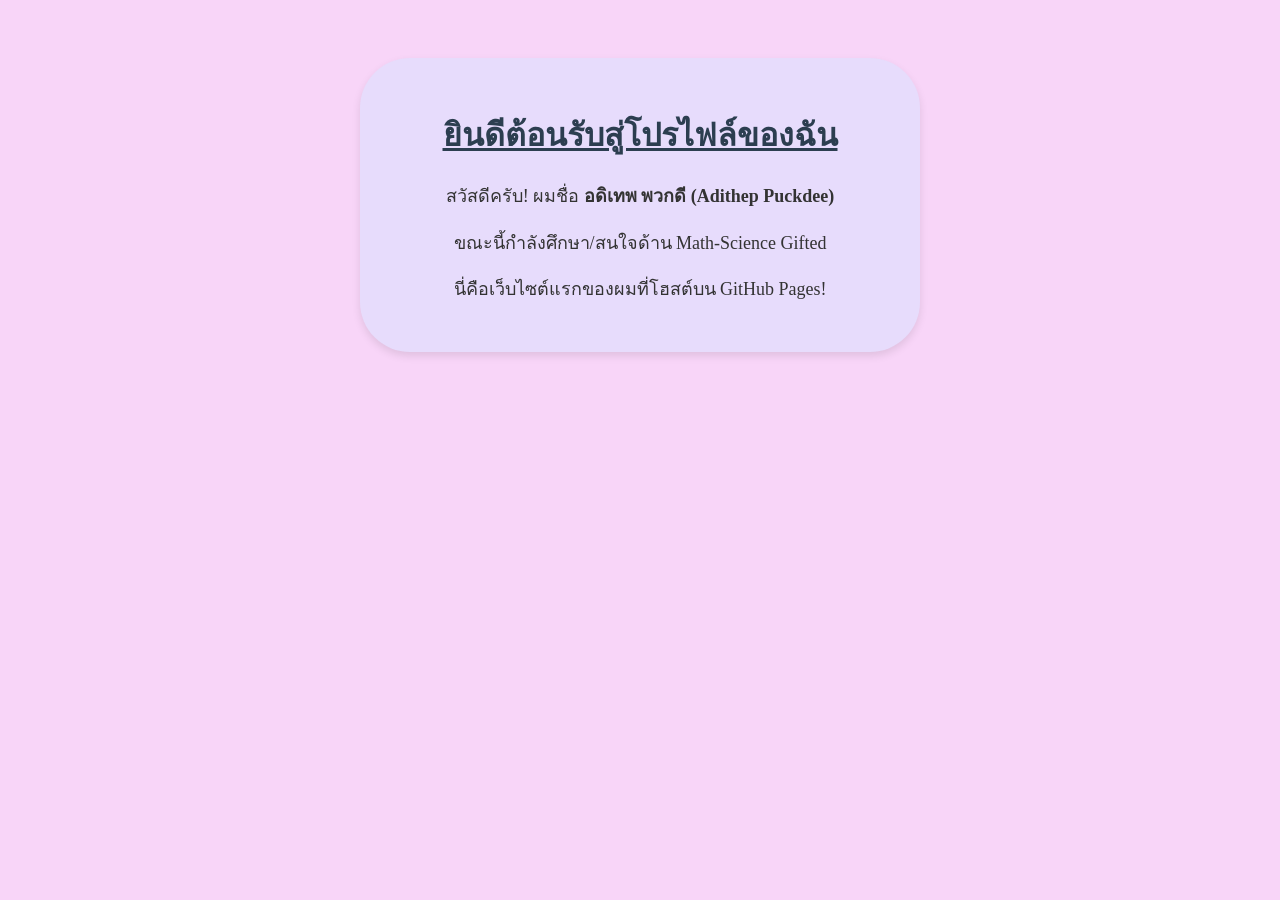
==== index.html @ 5d69812a "Update index.html" ====
<!DOCTYPE html>
<html lang="th">
<head>
<meta charset="UTF-8">
<title>หน้าแนะนำตัวของฉัน</title>
<style>
body {
background-color: #F8D5F8; color: #333;
text-align: center; padding: 50px;

}
.card {
background: #E7DCFC; border-radius: 50px;
box-shadow: 0 4px 8px rgba(0,0,0,0.1);
max-width: 500px; margin: 0 auto; padding: 30px;

}
h1 { color: #2c3e50; }
p { font-size: 18px; line-height: 1.6; }
</style>
</head>
<body>
<div class="card">
<h1><u>ยินดีต้อนรับสู่โปรไฟล์ของฉัน </u></h1>
<p>สวัสดีครับ! ผมชื่อ <strong>อดิเทพ พวกดี (Adithep Puckdee)</strong></p>
<p>ขณะนี้กำลังศึกษา/สนใจด้าน Math-Science Gifted</p>
<p>นี่คือเว็บไซต์แรกของผมที่โฮสต์บน GitHub Pages!</p>
</div>
</body>
</html>
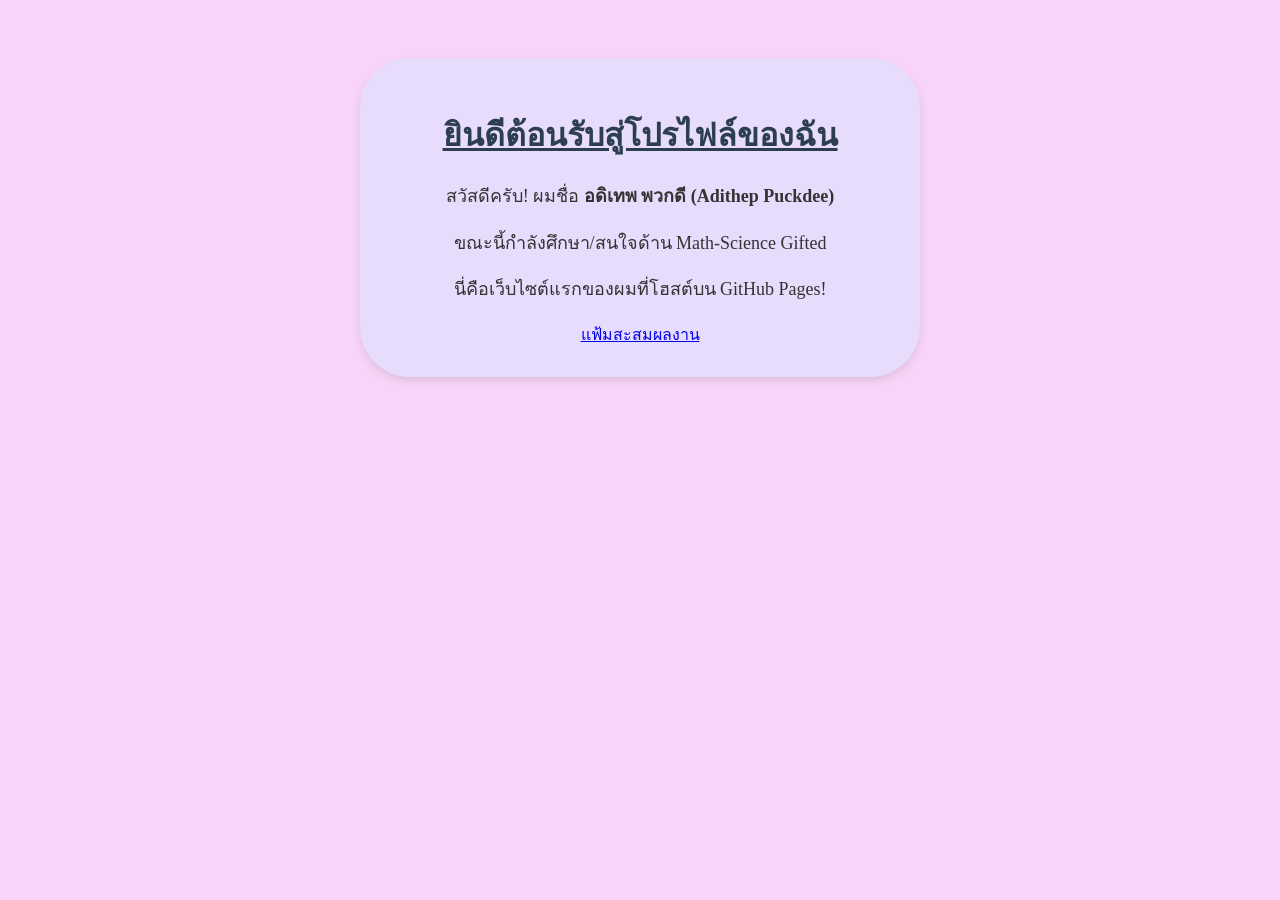
==== commit 8030666f: "Update index.html" ====
--- a/index.html
+++ b/index.html
@@ -25,6 +25,7 @@
 <p>สวัสดีครับ! ผมชื่อ <strong>อดิเทพ พวกดี (Adithep Puckdee)</strong></p>
 <p>ขณะนี้กำลังศึกษา/สนใจด้าน Math-Science Gifted</p>
 <p>นี่คือเว็บไซต์แรกของผมที่โฮสต์บน GitHub Pages!</p>
+  <a href="portfolio.html" class="btn"> แฟ้มสะสมผลงาน</a>
 </div>
 </body>
 </html>
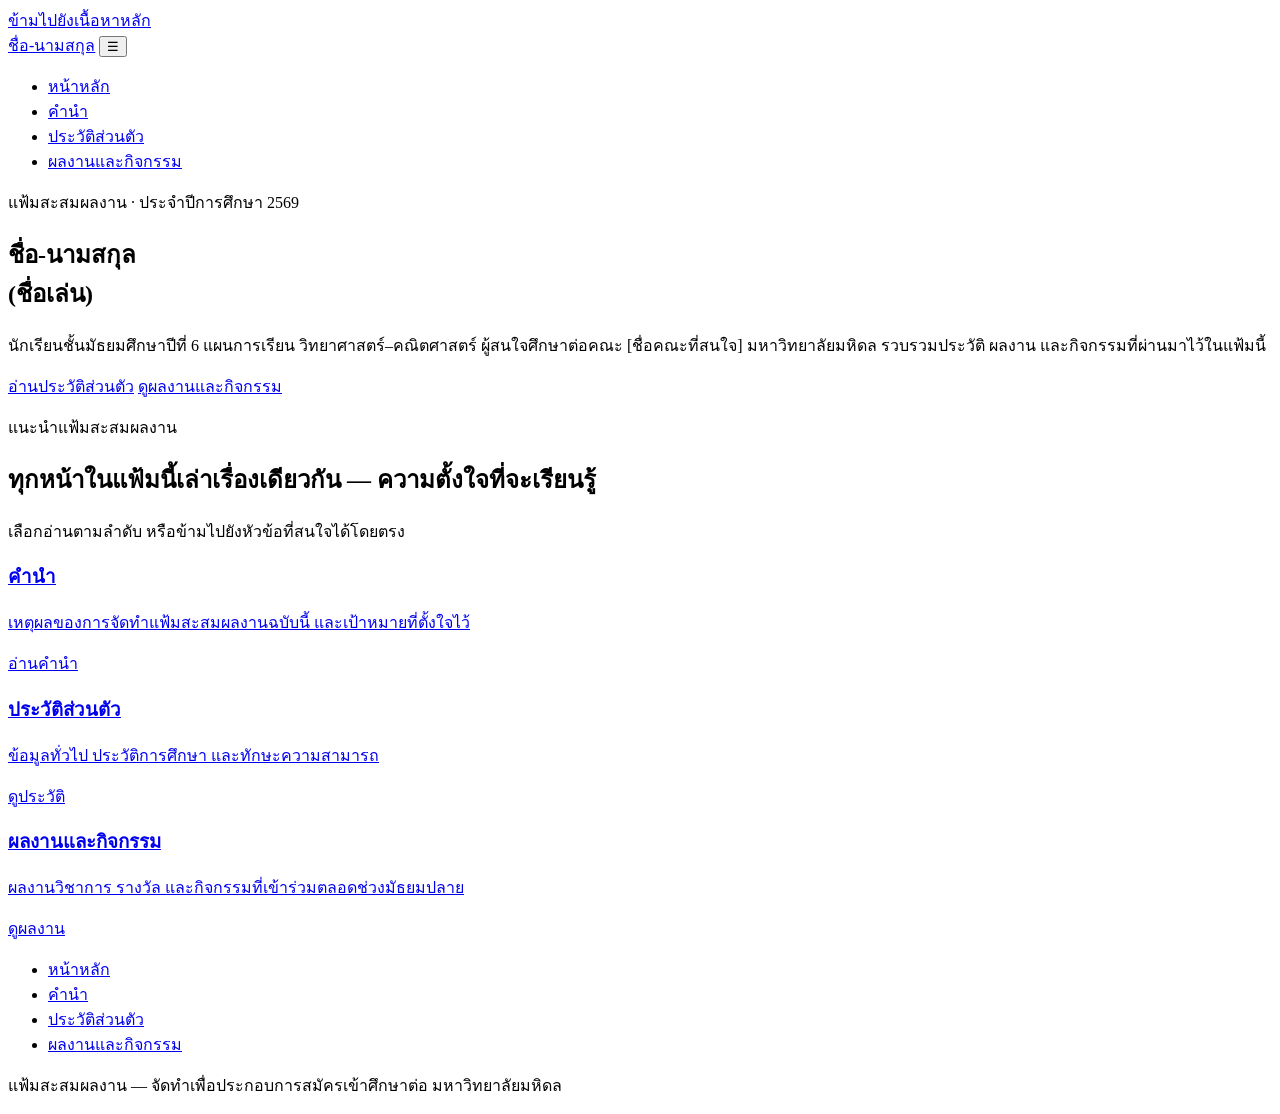
==== commit b0c16440: "Add files via upload" ====
--- a/index.html
+++ b/index.html
@@ -2,30 +2,90 @@
 <html lang="th">
 <head>
 <meta charset="UTF-8">
-<title>หน้าแนะนำตัวของฉัน</title>
-<style>
-body {
-background-color: #F8D5F8; color: #333;
-text-align: center; padding: 50px;
-
-}
-.card {
-background: #E7DCFC; border-radius: 50px;
-box-shadow: 0 4px 8px rgba(0,0,0,0.1);
-max-width: 500px; margin: 0 auto; padding: 30px;
-
-}
-h1 { color: #2c3e50; }
-p { font-size: 18px; line-height: 1.6; }
-</style>
+<meta name="viewport" content="width=device-width, initial-scale=1.0">
+<title>ชื่อ-นามสกุลของคุณ | แฟ้มสะสมผลงาน</title>
+<meta name="description" content="แฟ้มสะสมผลงานสำหรับยื่นสมัครเข้าศึกษาต่อ">
+<link rel="preconnect" href="https://fonts.googleapis.com">
+<link rel="preconnect" href="https://fonts.gstatic.com" crossorigin>
+<link href="https://fonts.googleapis.com/css2?family=Noto+Serif+Thai:wght@400;500;600;700&family=Sarabun:wght@300;400;500;600&display=swap" rel="stylesheet">
+<link rel="stylesheet" href="assets/css/style.css">
 </head>
 <body>
-<div class="card">
-<h1><u>ยินดีต้อนรับสู่โปรไฟล์ของฉัน </u></h1>
-<p>สวัสดีครับ! ผมชื่อ <strong>อดิเทพ พวกดี (Adithep Puckdee)</strong></p>
-<p>ขณะนี้กำลังศึกษา/สนใจด้าน Math-Science Gifted</p>
-<p>นี่คือเว็บไซต์แรกของผมที่โฮสต์บน GitHub Pages!</p>
-  <a href="portfolio.html" class="btn"> แฟ้มสะสมผลงาน</a>
-</div>
+
+<a class="skip-link" href="#main">ข้ามไปยังเนื้อหาหลัก</a>
+
+<header class="site-header on-dark" id="site-header">
+  <nav class="nav">
+    <a class="nav-mark" href="index.html">ชื่อ-นามสกุล</a>
+    <button class="nav-toggle" aria-label="เปิดเมนู" aria-expanded="false" id="navToggle">☰</button>
+    <ul class="nav-links" id="navLinks">
+      <li><a href="index.html" aria-current="page">หน้าหลัก</a></li>
+      <li><a href="preface.html">คำนำ</a></li>
+      <li><a href="about.html">ประวัติส่วนตัว</a></li>
+      <li><a href="portfolio.html">ผลงานและกิจกรรม</a></li>
+    </ul>
+  </nav>
+</header>
+
+<main id="main">
+  <section class="hero">
+    <div class="hero-inner">
+      <p class="hero-eyebrow">แฟ้มสะสมผลงาน · ประจำปีการศึกษา 2569</p>
+      <h1 class="hero-name">ชื่อ-นามสกุล<br><span class="edit-me">(ชื่อเล่น)</span></h1>
+      <div class="hero-rule"></div>
+      <p class="hero-tagline">
+        นักเรียนชั้นมัธยมศึกษาปีที่ 6 แผนการเรียน <span class="edit-me">วิทยาศาสตร์–คณิตศาสตร์</span>
+        ผู้สนใจศึกษาต่อคณะ <span class="edit-me">[ชื่อคณะที่สนใจ]</span> มหาวิทยาลัยมหิดล
+        รวบรวมประวัติ ผลงาน และกิจกรรมที่ผ่านมาไว้ในแฟ้มนี้
+      </p>
+      <div class="hero-actions">
+        <a class="btn btn-primary" href="about.html">อ่านประวัติส่วนตัว</a>
+        <a class="btn btn-ghost" href="portfolio.html">ดูผลงานและกิจกรรม</a>
+      </div>
+    </div>
+  </section>
+
+  <section class="section">
+    <div class="section-narrow">
+      <div class="section-head">
+        <p class="section-kicker">แนะนำแฟ้มสะสมผลงาน</p>
+        <h2 class="section-title">ทุกหน้าในแฟ้มนี้เล่าเรื่องเดียวกัน — ความตั้งใจที่จะเรียนรู้</h2>
+        <p class="section-lede">
+          เลือกอ่านตามลำดับ หรือข้ามไปยังหัวข้อที่สนใจได้โดยตรง
+        </p>
+      </div>
+
+      <div class="preview-grid">
+        <a class="preview-card" href="preface.html">
+          <h3>คำนำ</h3>
+          <p>เหตุผลของการจัดทำแฟ้มสะสมผลงานฉบับนี้ และเป้าหมายที่ตั้งใจไว้</p>
+          <span>อ่านคำนำ</span>
+        </a>
+        <a class="preview-card" href="about.html">
+          <h3>ประวัติส่วนตัว</h3>
+          <p>ข้อมูลทั่วไป ประวัติการศึกษา และทักษะความสามารถ</p>
+          <span>ดูประวัติ</span>
+        </a>
+        <a class="preview-card" href="portfolio.html">
+          <h3>ผลงานและกิจกรรม</h3>
+          <p>ผลงานวิชาการ รางวัล และกิจกรรมที่เข้าร่วมตลอดช่วงมัธยมปลาย</p>
+          <span>ดูผลงาน</span>
+        </a>
+      </div>
+    </div>
+  </section>
+</main>
+
+<footer class="site-footer">
+  <ul class="footer-links">
+    <li><a href="index.html">หน้าหลัก</a></li>
+    <li><a href="preface.html">คำนำ</a></li>
+    <li><a href="about.html">ประวัติส่วนตัว</a></li>
+    <li><a href="portfolio.html">ผลงานและกิจกรรม</a></li>
+  </ul>
+  <p>แฟ้มสะสมผลงาน — จัดทำเพื่อประกอบการสมัครเข้าศึกษาต่อ มหาวิทยาลัยมหิดล</p>
+</footer>
+
+<script src="assets/js/main.js"></script>
 </body>
 </html>
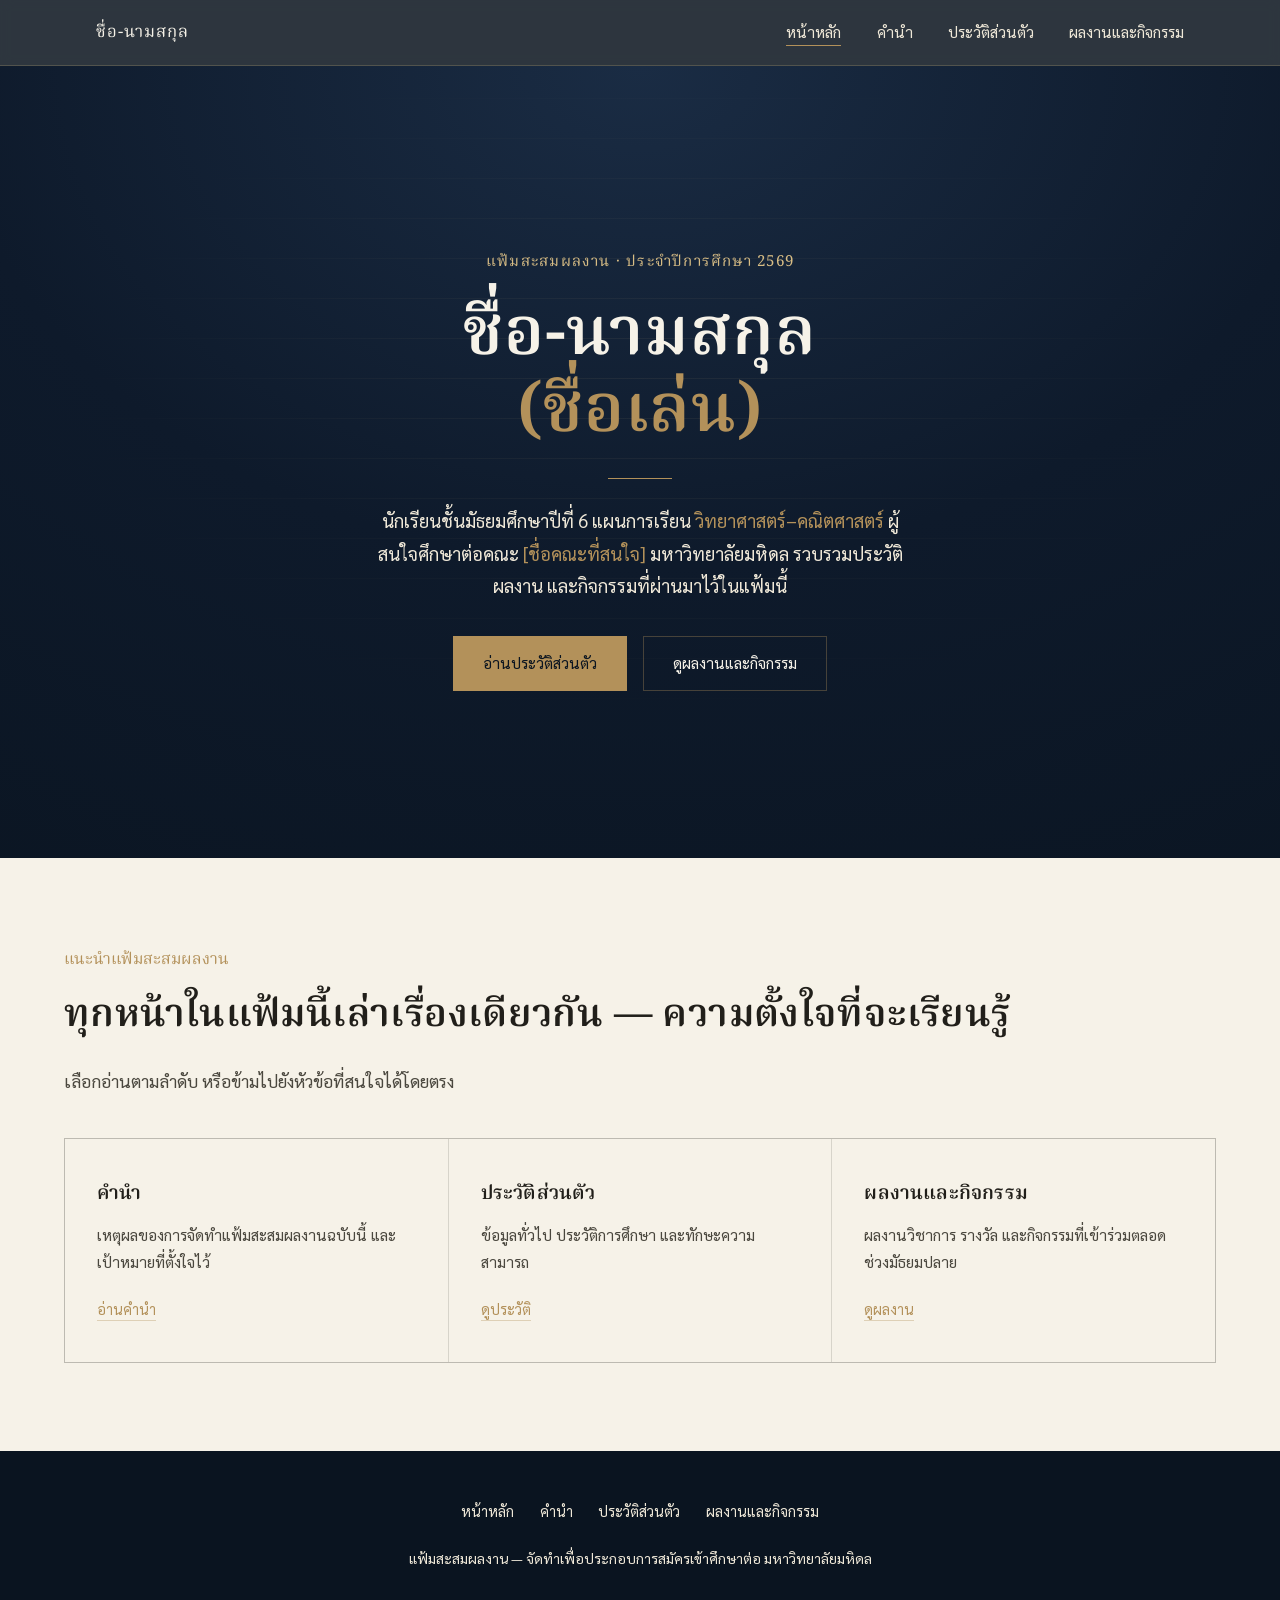
==== commit afe46388: "Add files via upload" ====
--- a/index.html
+++ b/index.html
@@ -8,7 +8,7 @@
 <link rel="preconnect" href="https://fonts.googleapis.com">
 <link rel="preconnect" href="https://fonts.gstatic.com" crossorigin>
 <link href="https://fonts.googleapis.com/css2?family=Noto+Serif+Thai:wght@400;500;600;700&family=Sarabun:wght@300;400;500;600&display=swap" rel="stylesheet">
-<link rel="stylesheet" href="assets/css/style.css">
+<link rel="stylesheet" href="style.css">
 </head>
 <body>
 
@@ -86,6 +86,6 @@
   <p>แฟ้มสะสมผลงาน — จัดทำเพื่อประกอบการสมัครเข้าศึกษาต่อ มหาวิทยาลัยมหิดล</p>
 </footer>
 
-<script src="assets/js/main.js"></script>
+<script src="main.js"></script>
 </body>
 </html>
--- a/style.css
+++ b/style.css
@@ -0,0 +1,670 @@
+/* ==========================================================================
+   Portfolio — โทนหรู เข้ม-ทอง (Deep Navy & Antique Gold)
+   ========================================================================== */
+
+:root {
+  --navy: #0e1a2b;
+  --navy-deep: #0a1420;
+  --navy-soft: #1a2c44;
+  --cream: #f6f2e8;
+  --cream-2: #efe8d8;
+  --ink: #211f1a;
+  --ink-soft: #4a473e;
+  --gold: #b3915a;
+  --gold-bright: #d8bd85;
+  --gold-line: rgba(179, 145, 90, 0.35);
+  --hairline: rgba(33, 31, 26, 0.14);
+  --hairline-dark: rgba(216, 189, 133, 0.22);
+
+  --serif: "Noto Serif Thai", "Noto Serif", serif;
+  --sans: "Sarabun", "Noto Sans Thai", sans-serif;
+
+  --measure: 42rem;
+  --gutter: clamp(1.5rem, 5vw, 4rem);
+}
+
+*,
+*::before,
+*::after {
+  box-sizing: border-box;
+}
+
+html {
+  scroll-behavior: smooth;
+}
+
+@media (prefers-reduced-motion: reduce) {
+  html {
+    scroll-behavior: auto;
+  }
+  * {
+    animation-duration: 0.01ms !important;
+    transition-duration: 0.01ms !important;
+  }
+}
+
+body {
+  margin: 0;
+  background: var(--cream);
+  color: var(--ink);
+  font-family: var(--sans);
+  font-size: 17px;
+  line-height: 1.75;
+  -webkit-font-smoothing: antialiased;
+}
+
+img {
+  max-width: 100%;
+  display: block;
+}
+
+a {
+  color: inherit;
+}
+
+h1, h2, h3, h4 {
+  font-family: var(--serif);
+  font-weight: 600;
+  margin: 0;
+  color: var(--ink);
+  letter-spacing: 0.01em;
+}
+
+p {
+  margin: 0 0 1.1em;
+  color: var(--ink-soft);
+}
+
+.measure {
+  max-width: var(--measure);
+}
+
+/* ---------- Skip link ---------- */
+.skip-link {
+  position: absolute;
+  left: -999px;
+  top: auto;
+  background: var(--gold);
+  color: var(--navy-deep);
+  padding: 0.6em 1em;
+  z-index: 200;
+}
+.skip-link:focus {
+  left: var(--gutter);
+  top: 1rem;
+}
+
+/* ---------- Header / Nav ---------- */
+.site-header {
+  position: sticky;
+  top: 0;
+  z-index: 100;
+  background: rgba(246, 242, 232, 0.9);
+  backdrop-filter: blur(6px);
+  border-bottom: 1px solid var(--hairline);
+}
+
+.site-header.on-dark {
+  background: rgba(10, 20, 32, 0.85);
+  border-bottom: 1px solid var(--hairline-dark);
+}
+
+.nav {
+  max-width: 76rem;
+  margin: 0 auto;
+  padding: 1.1rem var(--gutter);
+  display: flex;
+  align-items: center;
+  justify-content: space-between;
+  gap: 1rem;
+}
+
+.nav-mark {
+  font-family: var(--serif);
+  font-size: 1.05rem;
+  letter-spacing: 0.06em;
+  color: var(--ink);
+  text-decoration: none;
+  white-space: nowrap;
+}
+
+.site-header.on-dark .nav-mark {
+  color: var(--cream);
+}
+
+.nav-links {
+  display: flex;
+  gap: clamp(1rem, 3vw, 2.2rem);
+  list-style: none;
+  margin: 0;
+  padding: 0;
+  font-size: 0.95rem;
+}
+
+.nav-links a {
+  text-decoration: none;
+  color: var(--ink-soft);
+  padding-bottom: 0.2rem;
+  border-bottom: 1px solid transparent;
+  transition: border-color 0.25s ease, color 0.25s ease;
+}
+
+.site-header.on-dark .nav-links a {
+  color: var(--cream-2);
+}
+
+.nav-links a:hover,
+.nav-links a:focus-visible {
+  color: var(--gold);
+  border-color: var(--gold);
+}
+
+.nav-links a[aria-current="page"] {
+  color: var(--gold);
+  border-color: var(--gold);
+}
+
+.nav-toggle {
+  display: none;
+}
+
+@media (max-width: 640px) {
+  .nav-links {
+    position: absolute;
+    inset: 100% 0 auto 0;
+    flex-direction: column;
+    background: var(--cream);
+    border-bottom: 1px solid var(--hairline);
+    padding: 1.2rem var(--gutter) 1.6rem;
+    gap: 1rem;
+    display: none;
+  }
+  .site-header.on-dark .nav-links {
+    background: var(--navy-deep);
+    border-bottom: 1px solid var(--hairline-dark);
+  }
+  .nav-links.open {
+    display: flex;
+  }
+  .nav-toggle {
+    display: inline-flex;
+    align-items: center;
+    justify-content: center;
+    width: 2.4rem;
+    height: 2.4rem;
+    background: transparent;
+    border: 1px solid var(--gold-line);
+    color: inherit;
+    font-size: 1.1rem;
+    cursor: pointer;
+  }
+}
+
+/* ---------- Hero (home page) ---------- */
+.hero {
+  background: radial-gradient(120% 140% at 50% 0%, var(--navy-soft) 0%, var(--navy) 45%, var(--navy-deep) 100%);
+  color: var(--cream);
+  min-height: 88vh;
+  display: flex;
+  align-items: center;
+  justify-content: center;
+  text-align: center;
+  padding: 6rem var(--gutter) 5rem;
+  position: relative;
+  overflow: hidden;
+}
+
+.hero::before {
+  content: "";
+  position: absolute;
+  inset: 0;
+  background-image:
+    repeating-linear-gradient(0deg, transparent 0 39px, var(--hairline-dark) 39px 40px);
+  opacity: 0.35;
+  mask-image: radial-gradient(60% 60% at 50% 40%, black, transparent 75%);
+  pointer-events: none;
+}
+
+.hero-inner {
+  position: relative;
+  max-width: 42rem;
+}
+
+.hero-eyebrow {
+  font-family: var(--serif);
+  font-size: 0.95rem;
+  color: var(--gold-bright);
+  letter-spacing: 0.08em;
+  margin: 0 0 1.4rem;
+}
+
+.hero-name {
+  font-size: clamp(2.4rem, 6vw, 4.2rem);
+  line-height: 1.15;
+  color: var(--cream);
+}
+
+.hero-rule {
+  width: 64px;
+  height: 1px;
+  background: var(--gold);
+  margin: 1.6rem auto;
+}
+
+.hero-tagline {
+  font-size: 1.15rem;
+  color: var(--cream-2);
+  max-width: 34rem;
+  margin: 0 auto 2.2rem;
+}
+
+.hero-actions {
+  display: flex;
+  gap: 1rem;
+  justify-content: center;
+  flex-wrap: wrap;
+}
+
+/* ---------- Buttons ---------- */
+.btn {
+  display: inline-block;
+  padding: 0.85em 1.9em;
+  font-family: var(--sans);
+  font-size: 0.95rem;
+  text-decoration: none;
+  border: 1px solid var(--gold);
+  transition: background 0.25s ease, color 0.25s ease;
+}
+
+.btn-primary {
+  background: var(--gold);
+  color: var(--navy-deep);
+}
+.btn-primary:hover,
+.btn-primary:focus-visible {
+  background: var(--gold-bright);
+}
+
+.btn-ghost {
+  background: transparent;
+  color: var(--cream);
+  border-color: var(--gold-line);
+}
+.btn-ghost:hover,
+.btn-ghost:focus-visible {
+  border-color: var(--gold);
+  color: var(--gold-bright);
+}
+
+/* ---------- Sections (light pages) ---------- */
+.section {
+  padding: 5.5rem var(--gutter);
+}
+
+.section-narrow {
+  max-width: 76rem;
+  margin: 0 auto;
+}
+
+.section-head {
+  margin-bottom: 2.6rem;
+}
+
+.section-kicker {
+  font-family: var(--serif);
+  color: var(--gold);
+  font-size: 1rem;
+  margin-bottom: 0.6rem;
+}
+
+.section-title {
+  font-size: clamp(1.7rem, 3.4vw, 2.4rem);
+}
+
+.section-lede {
+  font-size: 1.08rem;
+  color: var(--ink-soft);
+  max-width: var(--measure);
+  margin-top: 1rem;
+}
+
+.rule {
+  border: none;
+  border-top: 1px solid var(--hairline);
+  margin: 3rem 0;
+}
+
+/* Highlight preview cards on the home page */
+.preview-grid {
+  display: grid;
+  grid-template-columns: repeat(3, 1fr);
+  gap: 1px;
+  background: var(--hairline);
+  border: 1px solid var(--hairline);
+}
+
+@media (max-width: 760px) {
+  .preview-grid {
+    grid-template-columns: 1fr;
+  }
+}
+
+.preview-card {
+  background: var(--cream);
+  padding: 2.4rem 2rem;
+  text-decoration: none;
+  color: inherit;
+  transition: background 0.3s ease;
+}
+
+.preview-card:hover,
+.preview-card:focus-visible {
+  background: var(--cream-2);
+}
+
+.preview-card h3 {
+  font-size: 1.2rem;
+  margin-bottom: 0.7rem;
+}
+
+.preview-card p {
+  font-size: 0.96rem;
+  margin-bottom: 1.1rem;
+}
+
+.preview-card span {
+  font-size: 0.9rem;
+  color: var(--gold);
+  border-bottom: 1px solid var(--gold-line);
+  padding-bottom: 2px;
+}
+
+/* ---------- Quote / preface block ---------- */
+.pull-quote {
+  font-family: var(--serif);
+  font-size: clamp(1.3rem, 2.6vw, 1.7rem);
+  line-height: 1.6;
+  color: var(--ink);
+  max-width: var(--measure);
+  border-left: 2px solid var(--gold);
+  padding-left: 1.6rem;
+  margin: 2.2rem 0;
+}
+
+.signature-block {
+  margin-top: 3.5rem;
+  display: flex;
+  align-items: center;
+  gap: 1.2rem;
+}
+
+.signature-line {
+  width: 46px;
+  height: 1px;
+  background: var(--gold);
+}
+
+.signature-name {
+  font-family: var(--serif);
+  font-size: 1.05rem;
+}
+
+.signature-role {
+  font-size: 0.9rem;
+  color: var(--ink-soft);
+}
+
+/* ---------- About page: profile + timeline ---------- */
+.profile-layout {
+  display: grid;
+  grid-template-columns: 260px 1fr;
+  gap: clamp(2rem, 5vw, 4.5rem);
+}
+
+@media (max-width: 780px) {
+  .profile-layout {
+    grid-template-columns: 1fr;
+  }
+}
+
+.profile-photo {
+  aspect-ratio: 3 / 4;
+  background: var(--navy);
+  border: 1px solid var(--gold-line);
+  display: flex;
+  align-items: center;
+  justify-content: center;
+  color: var(--cream-2);
+  font-family: var(--serif);
+  font-size: 0.95rem;
+  text-align: center;
+  padding: 1rem;
+}
+
+.fact-list {
+  list-style: none;
+  margin: 1.8rem 0 0;
+  padding: 0;
+  font-size: 0.95rem;
+}
+
+.fact-list li {
+  display: flex;
+  justify-content: space-between;
+  gap: 1rem;
+  padding: 0.6rem 0;
+  border-top: 1px solid var(--hairline);
+  color: var(--ink-soft);
+}
+
+.fact-list li:first-child {
+  border-top: none;
+}
+
+.fact-list b {
+  color: var(--ink);
+  font-weight: 600;
+}
+
+.timeline {
+  list-style: none;
+  margin: 2rem 0 0;
+  padding: 0;
+  border-left: 1px solid var(--hairline);
+}
+
+.timeline li {
+  position: relative;
+  padding: 0 0 2.3rem 2rem;
+}
+
+.timeline li::before {
+  content: "";
+  position: absolute;
+  left: -5px;
+  top: 0.35rem;
+  width: 9px;
+  height: 9px;
+  background: var(--cream);
+  border: 1px solid var(--gold);
+  border-radius: 50%;
+}
+
+.timeline-year {
+  font-family: var(--serif);
+  color: var(--gold);
+  font-size: 0.95rem;
+  display: block;
+  margin-bottom: 0.3rem;
+}
+
+.timeline h3 {
+  font-size: 1.1rem;
+  margin-bottom: 0.4rem;
+}
+
+.timeline p {
+  margin-bottom: 0;
+  font-size: 0.97rem;
+}
+
+/* Skills */
+.skill-grid {
+  display: grid;
+  grid-template-columns: repeat(auto-fit, minmax(170px, 1fr));
+  gap: 2rem 2.5rem;
+  margin-top: 1.6rem;
+}
+
+.skill-item dt {
+  font-family: var(--serif);
+  font-size: 1rem;
+  margin-bottom: 0.5rem;
+}
+
+.skill-item dd {
+  margin: 0;
+  font-size: 0.9rem;
+  color: var(--ink-soft);
+}
+
+.skill-bar {
+  height: 3px;
+  background: var(--hairline);
+  margin-top: 0.6rem;
+  position: relative;
+}
+
+.skill-bar span {
+  position: absolute;
+  inset: 0 auto 0 0;
+  background: var(--gold);
+}
+
+/* ---------- Portfolio page: filter + entries ---------- */
+.filter-row {
+  display: flex;
+  flex-wrap: wrap;
+  gap: 0.6rem;
+  margin-bottom: 2.6rem;
+}
+
+.filter-btn {
+  font-family: var(--sans);
+  font-size: 0.88rem;
+  background: transparent;
+  border: 1px solid var(--hairline);
+  color: var(--ink-soft);
+  padding: 0.5em 1.1em;
+  cursor: pointer;
+  transition: border-color 0.2s ease, color 0.2s ease;
+}
+
+.filter-btn:hover,
+.filter-btn:focus-visible {
+  border-color: var(--gold);
+  color: var(--ink);
+}
+
+.filter-btn.is-active {
+  border-color: var(--gold);
+  color: var(--gold);
+  background: rgba(179, 145, 90, 0.08);
+}
+
+.entry-list {
+  display: flex;
+  flex-direction: column;
+}
+
+.entry {
+  display: grid;
+  grid-template-columns: 130px 1fr;
+  gap: clamp(1.2rem, 4vw, 3rem);
+  padding: 2.4rem 0;
+  border-top: 1px solid var(--hairline);
+}
+
+.entry:last-child {
+  border-bottom: 1px solid var(--hairline);
+}
+
+@media (max-width: 640px) {
+  .entry {
+    grid-template-columns: 1fr;
+    gap: 0.6rem;
+  }
+}
+
+.entry-meta {
+  font-family: var(--serif);
+  color: var(--gold);
+  font-size: 0.95rem;
+  padding-top: 0.1rem;
+}
+
+.entry-tag {
+  display: inline-block;
+  font-size: 0.78rem;
+  color: var(--ink-soft);
+  border: 1px solid var(--hairline);
+  padding: 0.15em 0.6em;
+  margin: 0.5rem 0.4rem 0 0;
+}
+
+.entry h3 {
+  font-size: 1.25rem;
+  margin-bottom: 0.6rem;
+}
+
+.entry p {
+  margin-bottom: 0.8rem;
+}
+
+/* ---------- Footer ---------- */
+.site-footer {
+  background: var(--navy-deep);
+  color: var(--cream-2);
+  padding: 3rem var(--gutter) 2.4rem;
+  text-align: center;
+}
+
+.site-footer p {
+  color: var(--cream-2);
+  font-size: 0.88rem;
+  margin: 0;
+}
+
+.footer-links {
+  display: flex;
+  justify-content: center;
+  gap: 1.6rem;
+  list-style: none;
+  padding: 0;
+  margin: 0 0 1.4rem;
+  font-size: 0.9rem;
+}
+
+.footer-links a {
+  text-decoration: none;
+  color: var(--cream-2);
+  border-bottom: 1px solid transparent;
+}
+
+.footer-links a:hover,
+.footer-links a:focus-visible {
+  color: var(--gold-bright);
+  border-color: var(--gold-bright);
+}
+
+/* ---------- Focus visibility ---------- */
+a:focus-visible,
+button:focus-visible {
+  outline: 2px solid var(--gold);
+  outline-offset: 2px;
+}
+
+/* ---------- Editable placeholder marker ---------- */
+.edit-me {
+  color: var(--gold);
+}
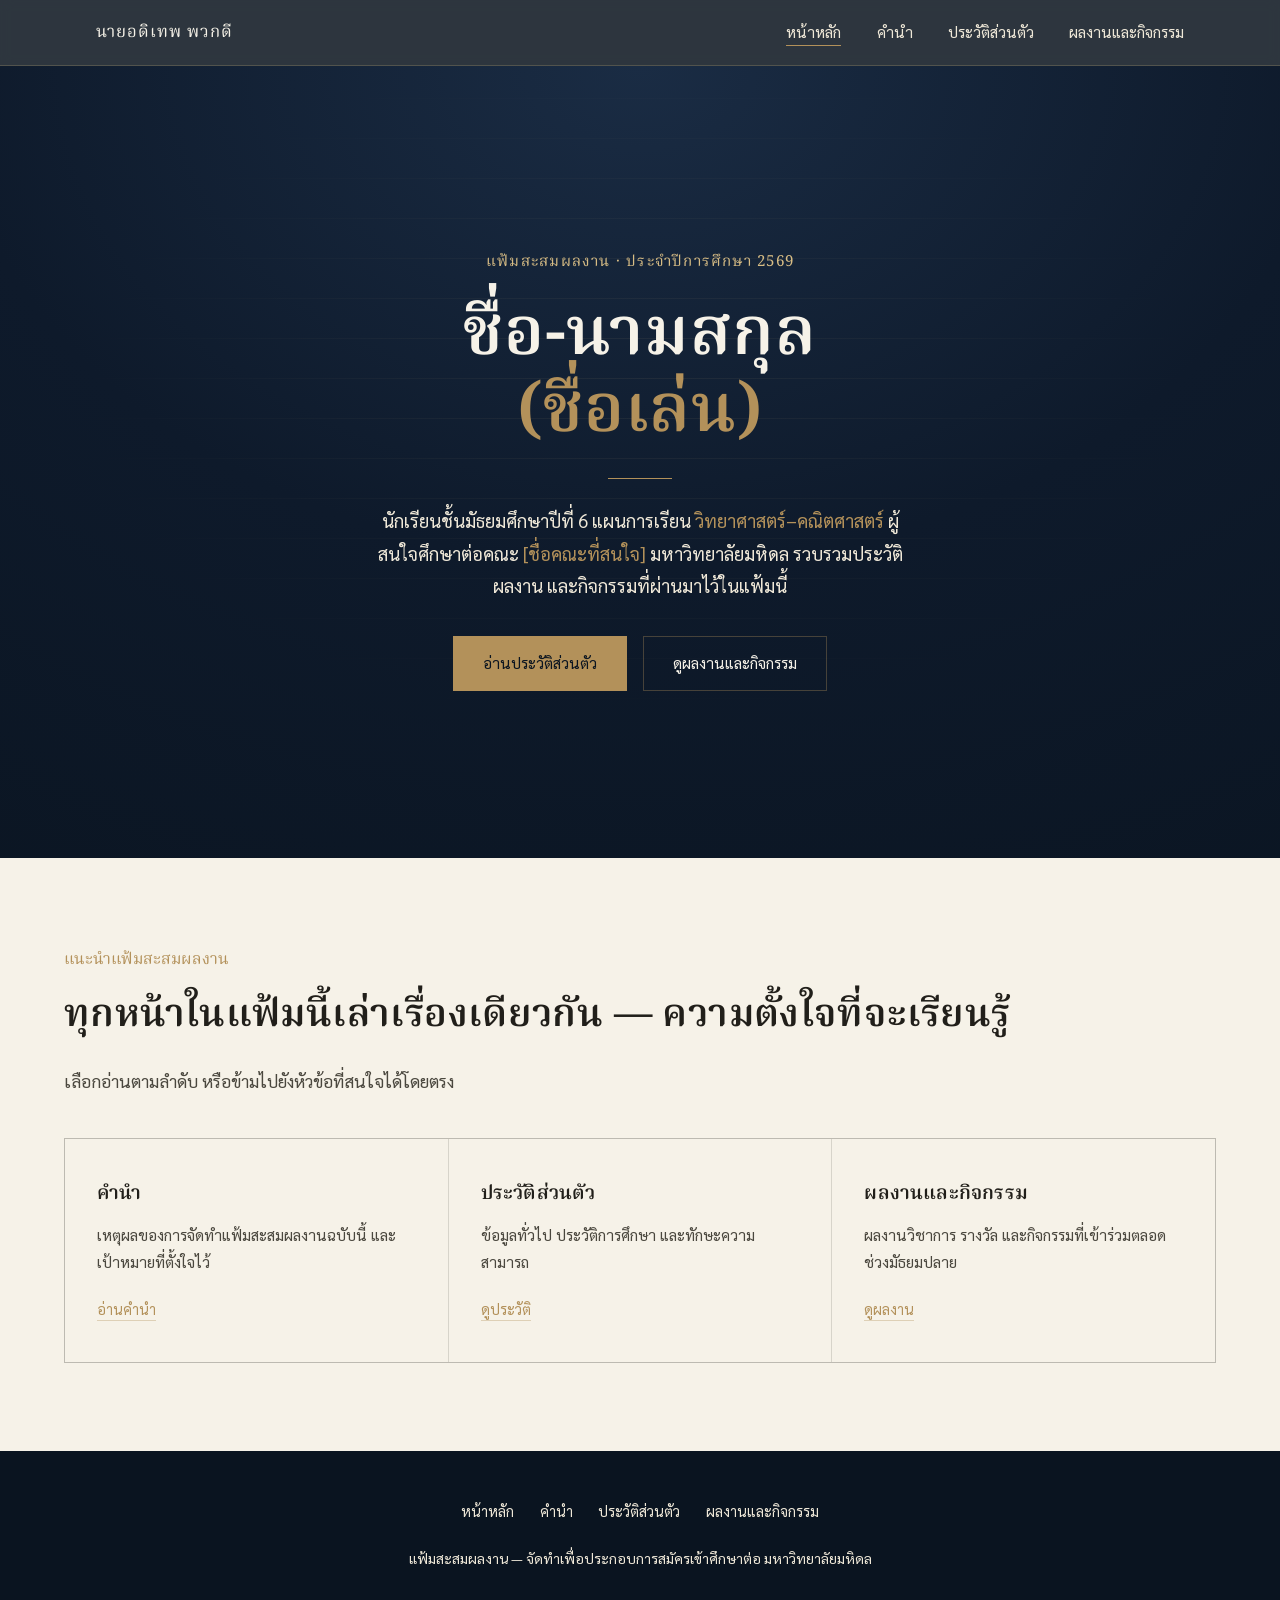
==== commit 35e7433f: "Update index.html" ====
--- a/index.html
+++ b/index.html
@@ -16,7 +16,7 @@
 
 <header class="site-header on-dark" id="site-header">
   <nav class="nav">
-    <a class="nav-mark" href="index.html">ชื่อ-นามสกุล</a>
+    <a class="nav-mark" href="index.html">นายอดิเทพ พวกดี</a>
     <button class="nav-toggle" aria-label="เปิดเมนู" aria-expanded="false" id="navToggle">☰</button>
     <ul class="nav-links" id="navLinks">
       <li><a href="index.html" aria-current="page">หน้าหลัก</a></li>
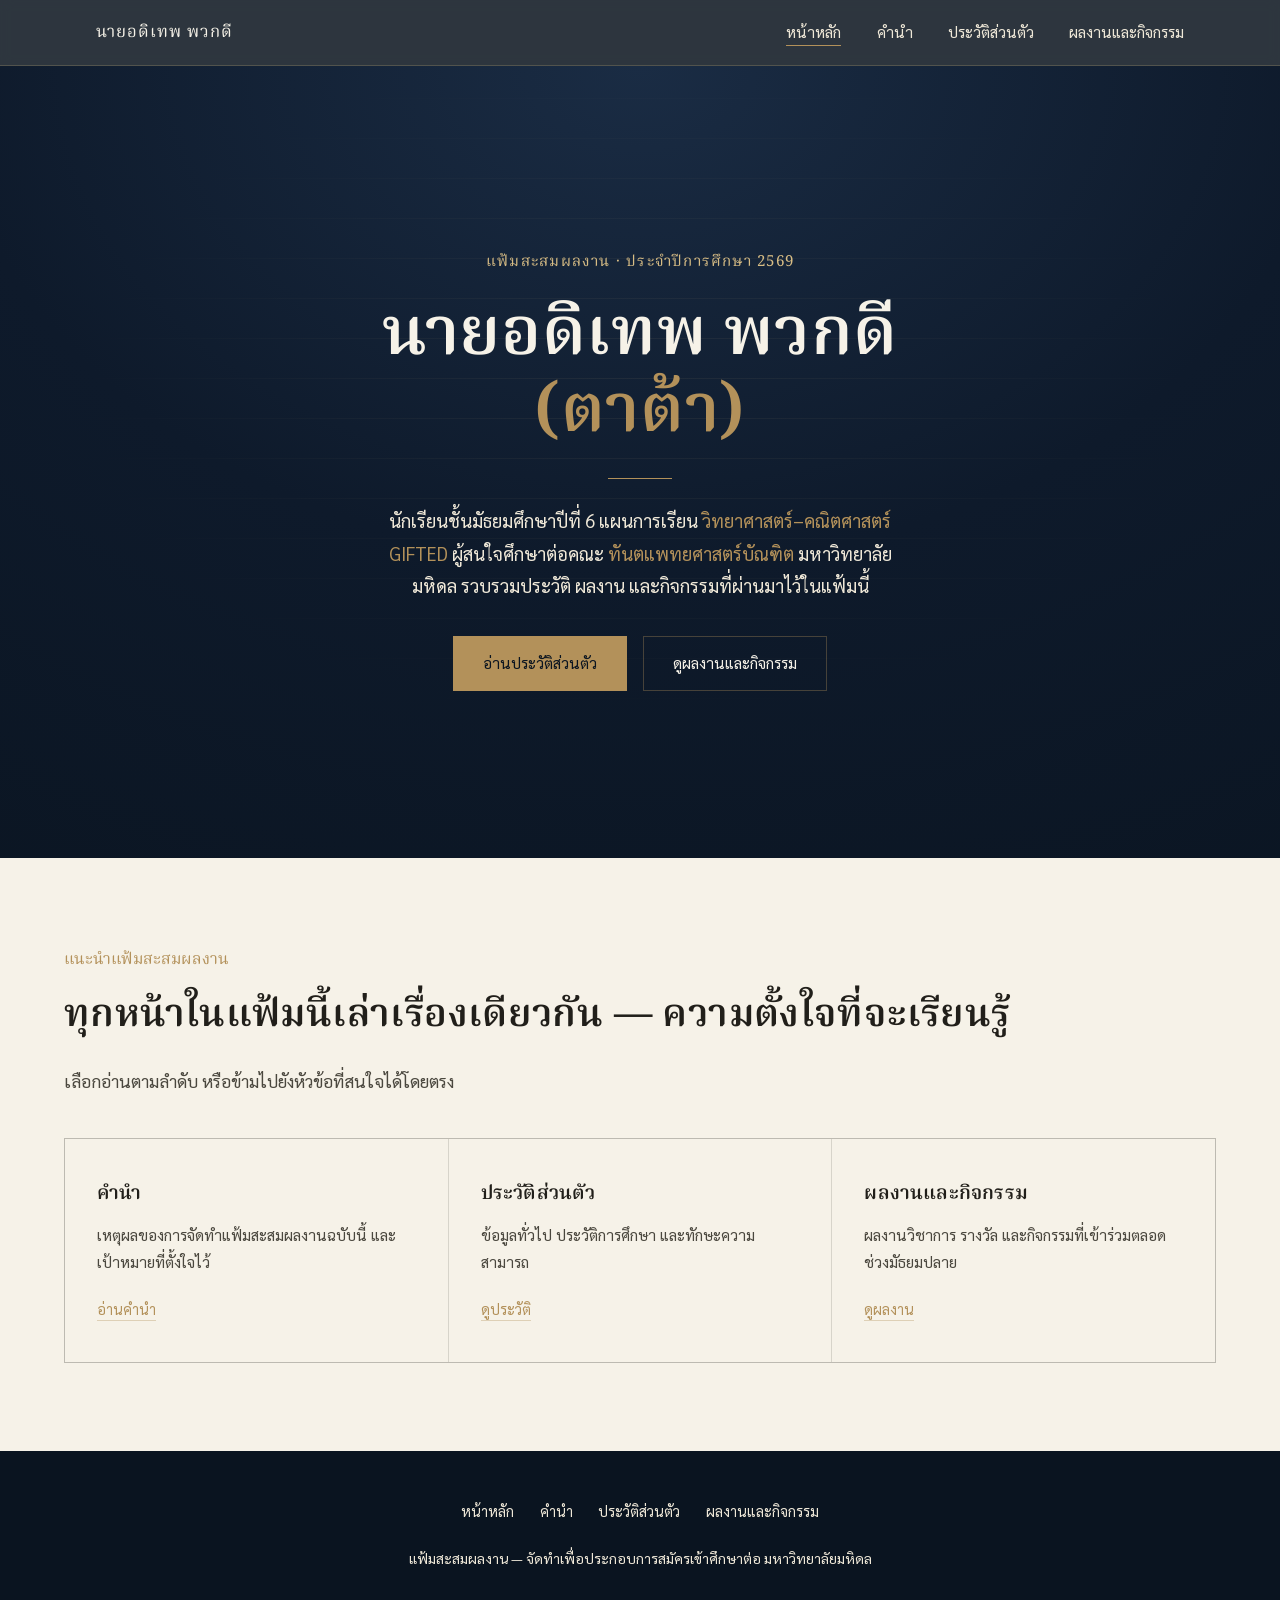
==== commit 717141be: "Update index.html" ====
--- a/index.html
+++ b/index.html
@@ -31,11 +31,11 @@
   <section class="hero">
     <div class="hero-inner">
       <p class="hero-eyebrow">แฟ้มสะสมผลงาน · ประจำปีการศึกษา 2569</p>
-      <h1 class="hero-name">ชื่อ-นามสกุล<br><span class="edit-me">(ชื่อเล่น)</span></h1>
+      <h1 class="hero-name">นายอดิเทพ พวกดี<br><span class="edit-me">(ตาต้า)</span></h1>
       <div class="hero-rule"></div>
       <p class="hero-tagline">
-        นักเรียนชั้นมัธยมศึกษาปีที่ 6 แผนการเรียน <span class="edit-me">วิทยาศาสตร์–คณิตศาสตร์</span>
-        ผู้สนใจศึกษาต่อคณะ <span class="edit-me">[ชื่อคณะที่สนใจ]</span> มหาวิทยาลัยมหิดล
+        นักเรียนชั้นมัธยมศึกษาปีที่ 6 แผนการเรียน <span class="edit-me">วิทยาศาสตร์–คณิตศาสตร์ GIFTED</span>
+        ผู้สนใจศึกษาต่อคณะ <span class="edit-me">ทันตแพทยศาสตร์บัณฑิต</span> มหาวิทยาลัยมหิดล
         รวบรวมประวัติ ผลงาน และกิจกรรมที่ผ่านมาไว้ในแฟ้มนี้
       </p>
       <div class="hero-actions">
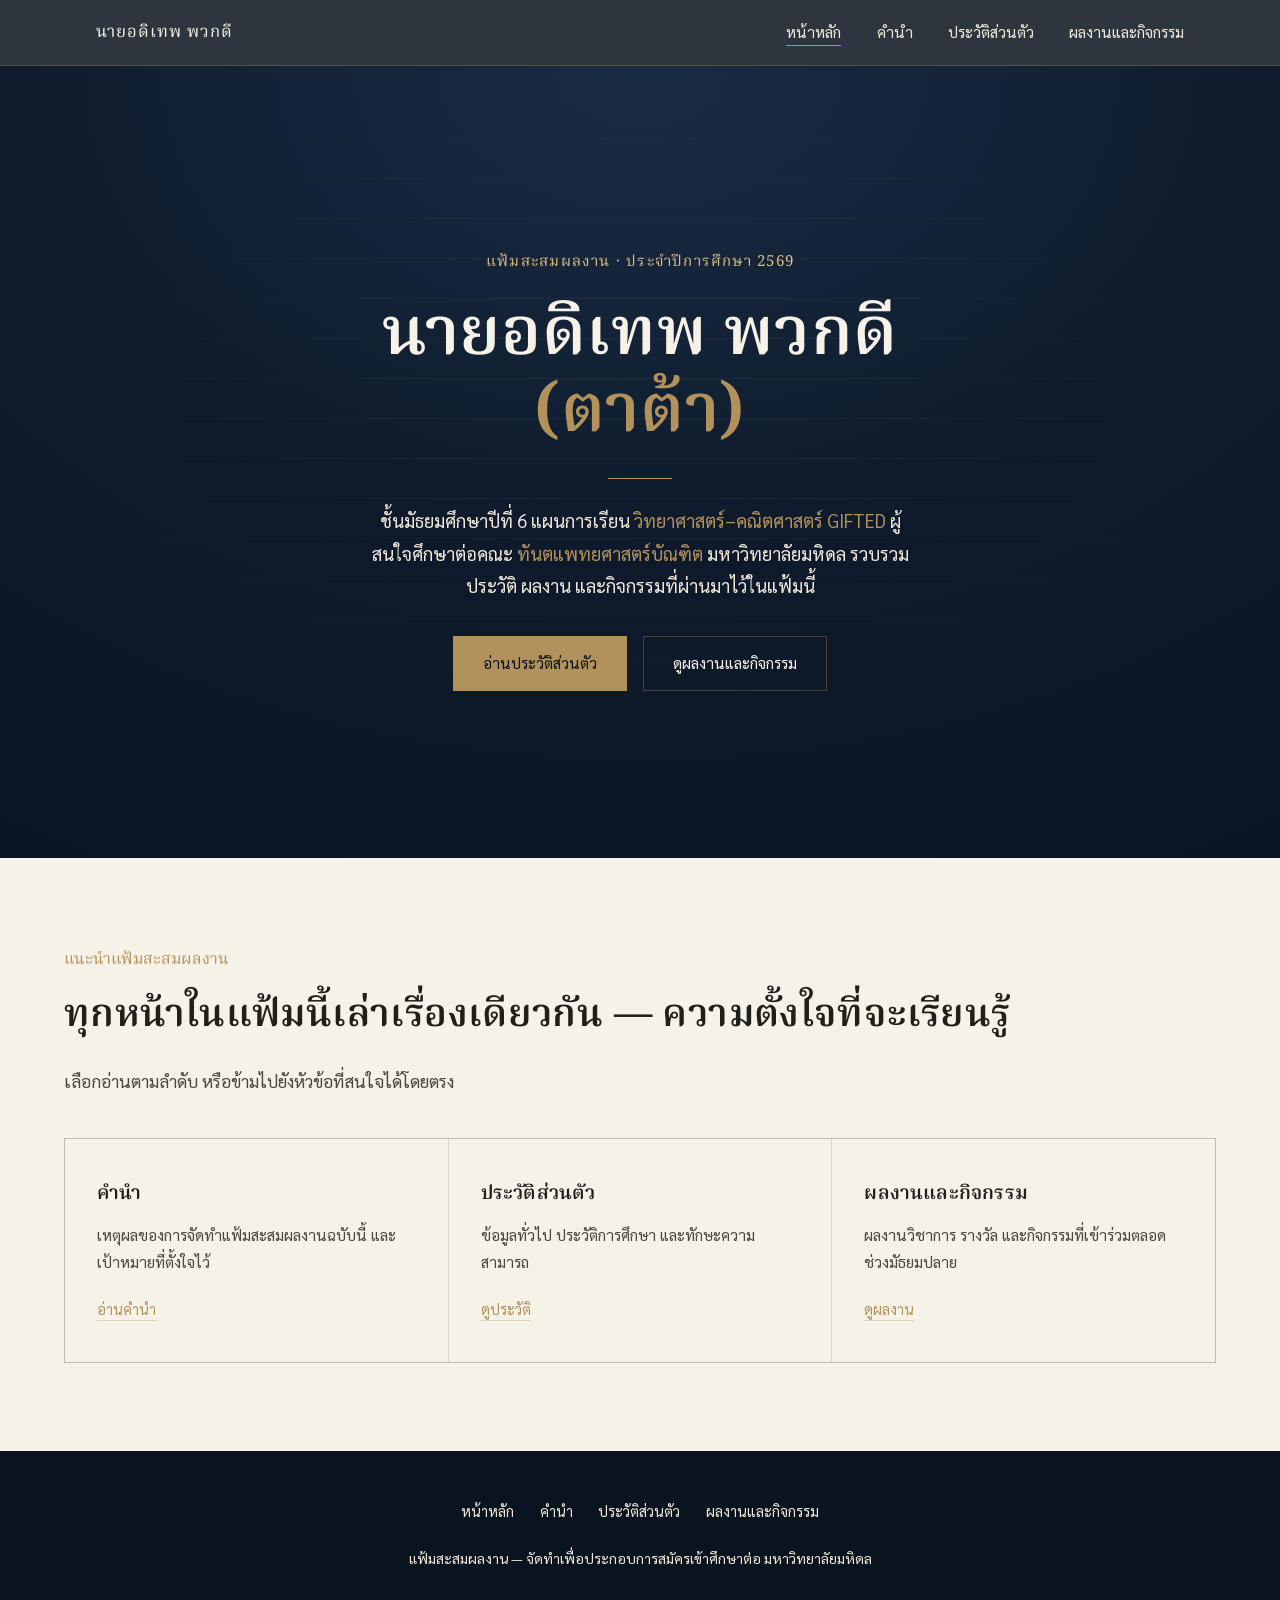
==== commit 36fe8051: "Update index.html" ====
--- a/index.html
+++ b/index.html
@@ -34,7 +34,7 @@
       <h1 class="hero-name">นายอดิเทพ พวกดี<br><span class="edit-me">(ตาต้า)</span></h1>
       <div class="hero-rule"></div>
       <p class="hero-tagline">
-        นักเรียนชั้นมัธยมศึกษาปีที่ 6 แผนการเรียน <span class="edit-me">วิทยาศาสตร์–คณิตศาสตร์ GIFTED</span>
+        ชั้นมัธยมศึกษาปีที่ 6 แผนการเรียน <span class="edit-me">วิทยาศาสตร์–คณิตศาสตร์ GIFTED</span>
         ผู้สนใจศึกษาต่อคณะ <span class="edit-me">ทันตแพทยศาสตร์บัณฑิต</span> มหาวิทยาลัยมหิดล
         รวบรวมประวัติ ผลงาน และกิจกรรมที่ผ่านมาไว้ในแฟ้มนี้
       </p>
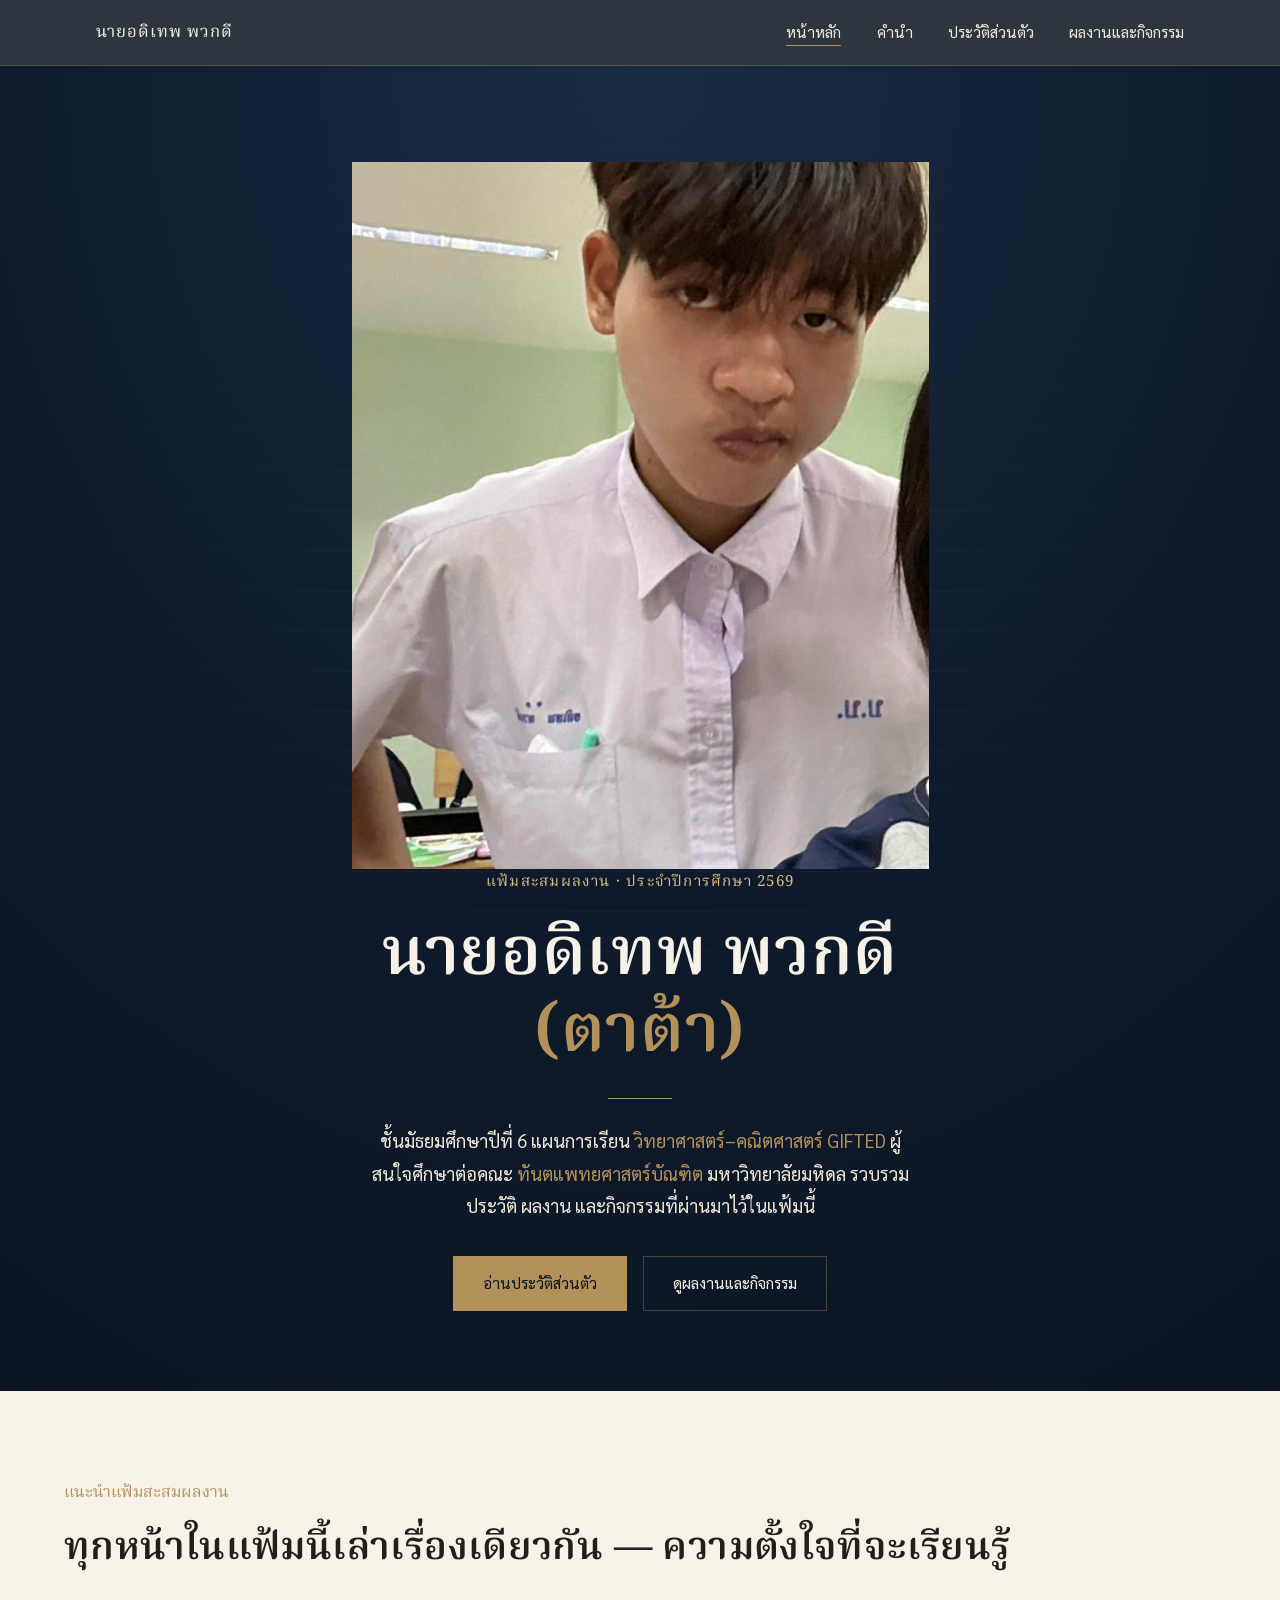
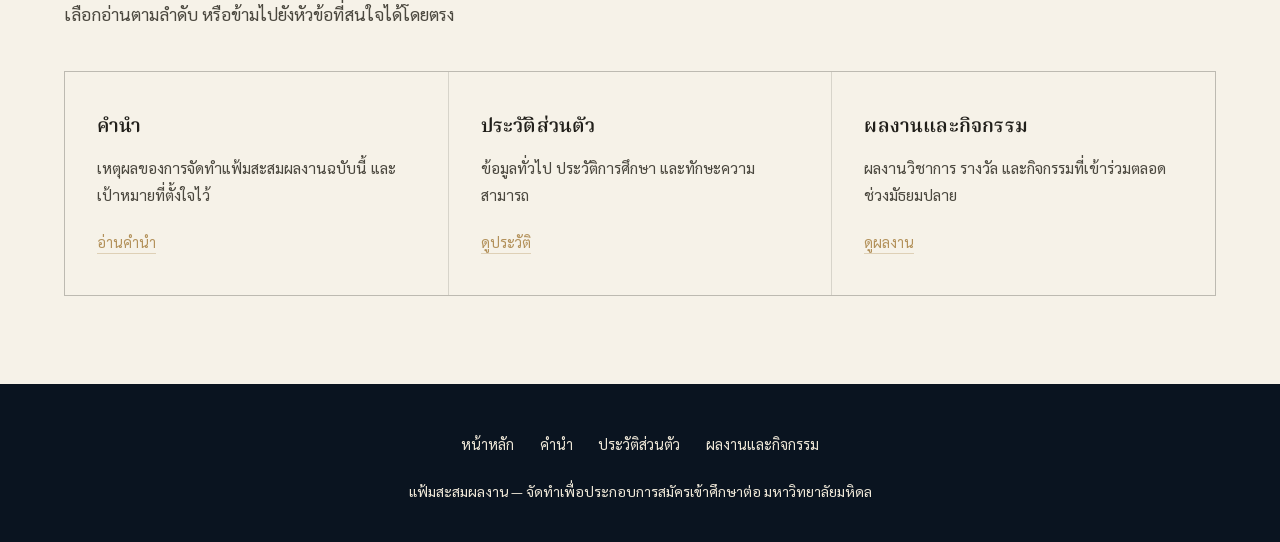
==== commit d21e0fce: "Update index.html" ====
--- a/index.html
+++ b/index.html
@@ -30,6 +30,9 @@
 <main id="main">
   <section class="hero">
     <div class="hero-inner">
+      <div class="hero-photo">
+  <img src="gg.png" alt="รูปถ่ายของนายอดิเทพ พวกดี">
+</div>
       <p class="hero-eyebrow">แฟ้มสะสมผลงาน · ประจำปีการศึกษา 2569</p>
       <h1 class="hero-name">นายอดิเทพ พวกดี<br><span class="edit-me">(ตาต้า)</span></h1>
       <div class="hero-rule"></div>
